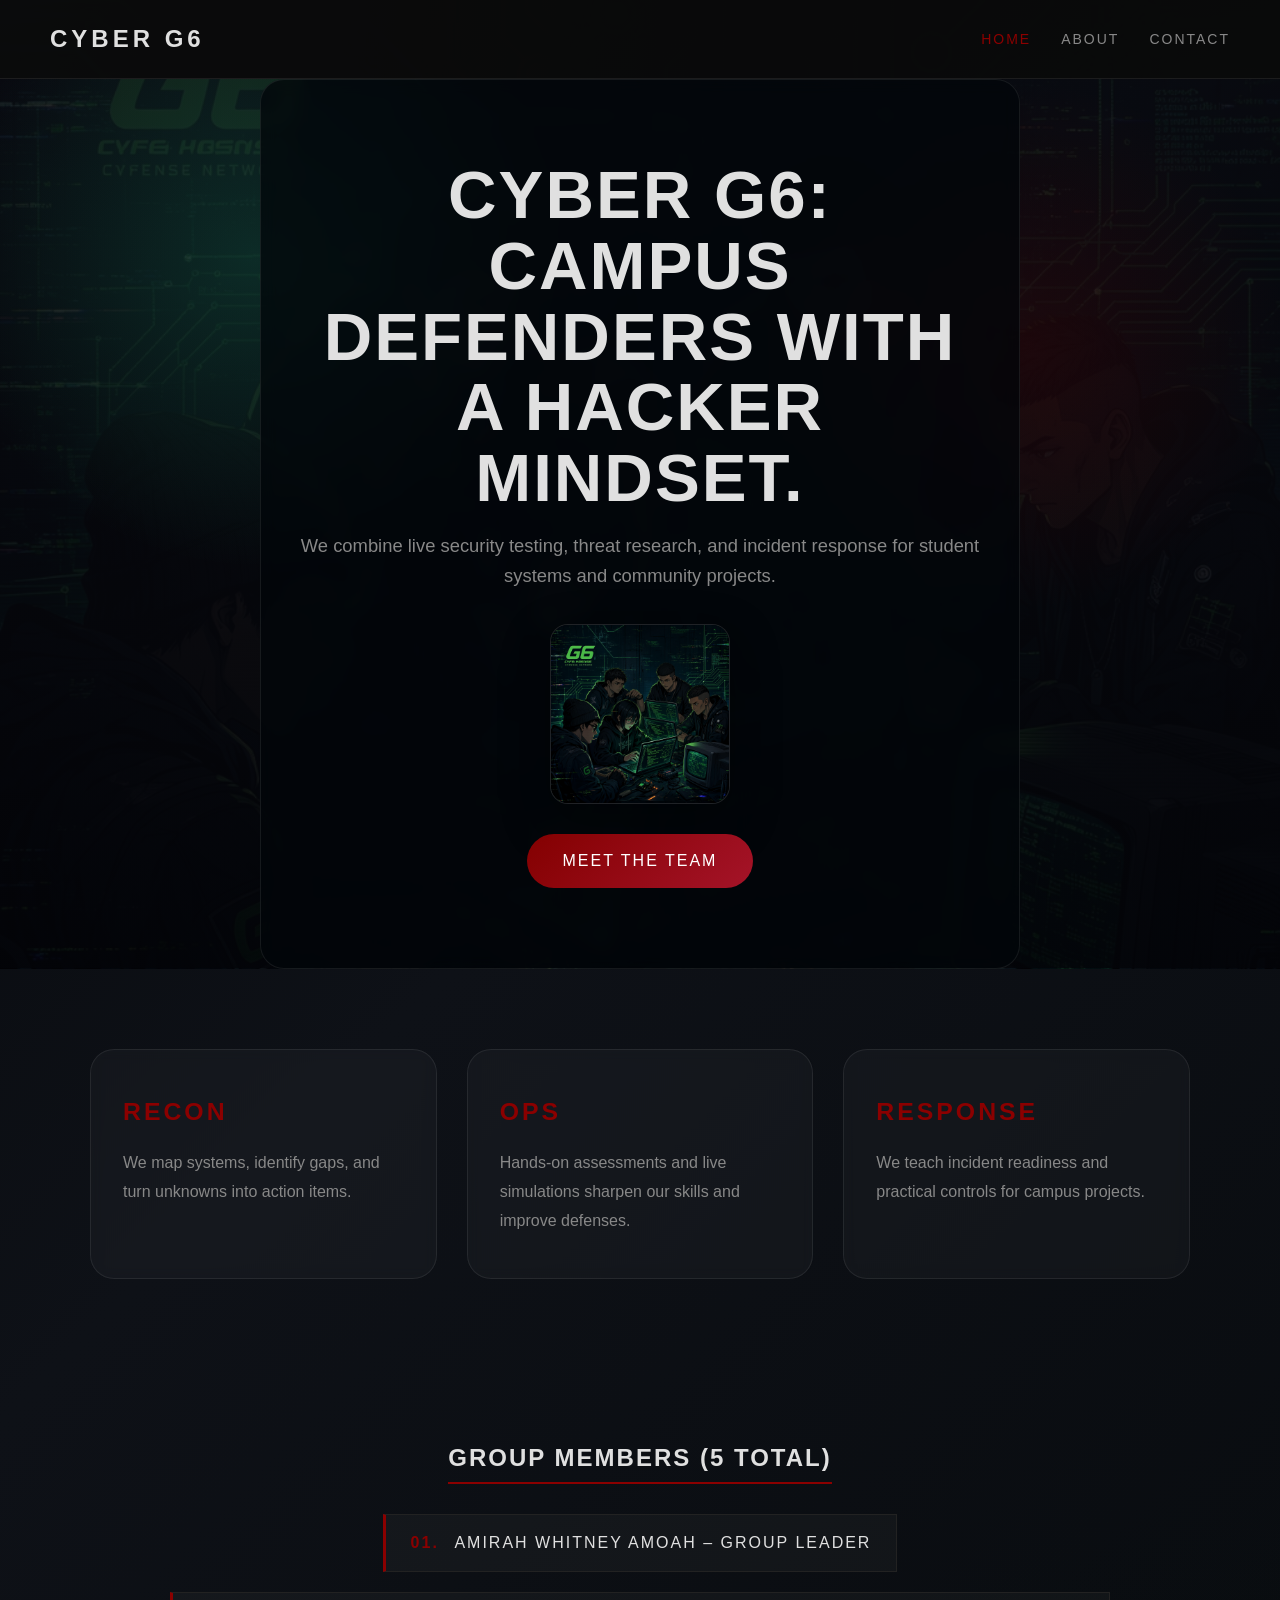
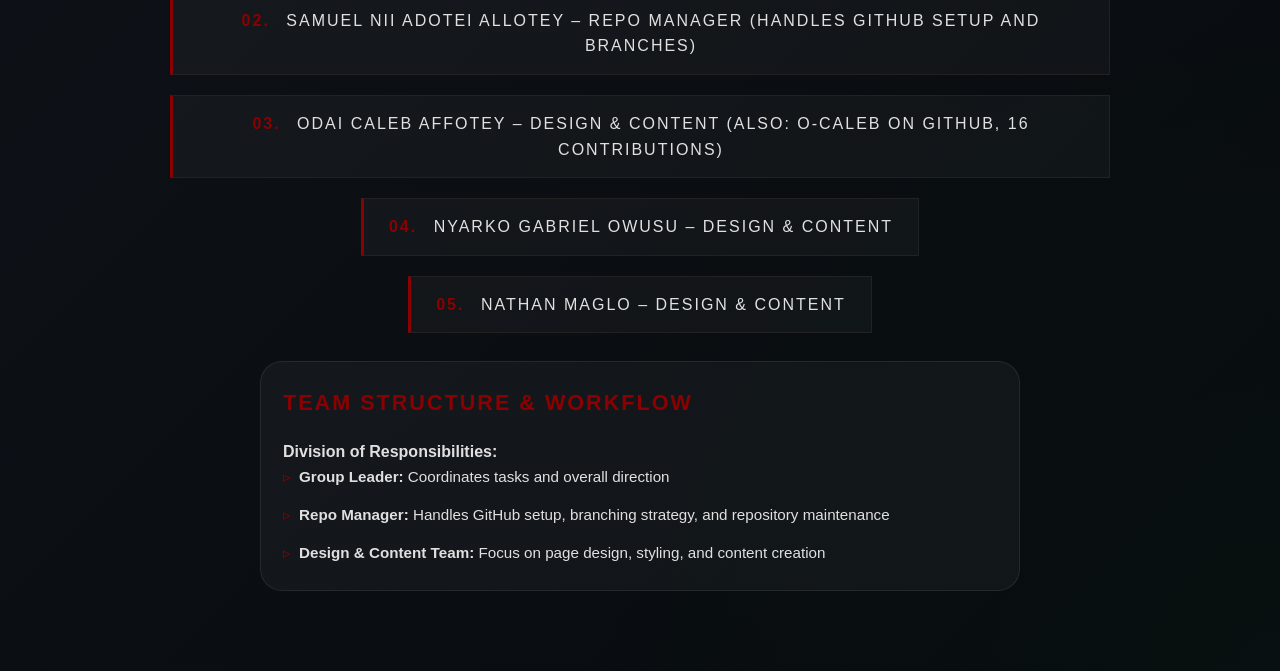
==== group-website/index.html @ 49e43692 "Improved version" ====
<!DOCTYPE html>
<html lang="en">
<head>
    <meta charset="UTF-8">
    <meta name="viewport" content="width=device-width, initial-scale=1.0">
    <title>Cyber G6 | Campus Cybersecurity Students</title>
    <link rel="stylesheet" href="style.css">
</head>
<body>

    <!-- Navigation Bar -->
    <nav class="navbar">
        <div class="logo">CYBER G6</div>
        <ul class="nav-links">
            <li><a href="index.html" class="active">Home</a></li>
            <li><a href="about.html">About</a></li>
            <li><a href="contact.html">Contact</a></li>
        </ul>
    </nav>

    <!-- Hero Section -->
    <header class="hero">
        <div class="hero-content">
            <h1>Cyber G6: Campus defenders with a hacker mindset.</h1>
            <p>We combine live security testing, threat research, and incident response for student systems and community projects.</p>
            <div class="hero-image">
                <img src="images/image.jpg" alt="Cyber G6 team hacking scene">
            </div>
            <a href="about.html" class="btn">Meet the Team</a>
        </div>
    </header>

    <!-- Tactical Focus -->
    <section class="tenets">
        <div class="tenet-card">
            <h2>Recon</h2>
            <p>We map systems, identify gaps, and turn unknowns into action items.</p>
        </div>
        <div class="tenet-card">
            <h2>Ops</h2>
            <p>Hands-on assessments and live simulations sharpen our skills and improve defenses.</p>
        </div>
        <div class="tenet-card">
            <h2>Response</h2>
            <p>We teach incident readiness and practical controls for campus projects.</p>
        </div>
    </section>

    <section class="team-section">
        <h2>Group Members (5 Total)</h2>
        <ul class="member-list">
            <li><span class="member-num">01.</span> Amirah Whitney Amoah – Group Leader</li>
            <li><span class="member-num">02.</span> Samuel Nii Adotei Allotey – Repo Manager (handles GitHub setup and branches)</li>
            <li><span class="member-num">03.</span> Odai Caleb Affotey – Design & Content (also: o-Caleb on GitHub, 16 contributions)</li>
            <li><span class="member-num">04.</span> Nyarko Gabriel Owusu – Design & Content</li>
            <li><span class="member-num">05.</span> Nathan Maglo – Design & Content</li>
        </ul>

        <div class="team-structure">
            <h3>Team Structure & Workflow</h3>
            <p><strong>Division of Responsibilities:</strong></p>
            <ul class="workflow-list">
                <li><strong>Group Leader:</strong> Coordinates tasks and overall direction</li>
                <li><strong>Repo Manager:</strong> Handles GitHub setup, branching strategy, and repository maintenance</li>
                <li><strong>Design & Content Team:</strong> Focus on page design, styling, and content creation</li>
            </ul>
        </div>
    </section>

</body>
</html>
---- group-website/style.css ----
/* --- Root Variables for the Theme --- */
:root {
    --bg-color: #0a0a0a;
    --card-bg: #121212;
    --text-main: #e0e0e0;
    --text-muted: #888888;
    --accent-crimson: #8b0000;
    --accent-neon: #2df8b6;
}

/* --- Base Reset --- */
* {
    margin: 0;
    padding: 0;
    box-sizing: border-box;
    font-family: 'Segoe UI', Tahoma, Geneva, Verdana, sans-serif;
}

body {
    min-height: 100vh;
    background: radial-gradient(circle at top left, #1a212f 0%, transparent 28%),
                radial-gradient(circle at bottom right, #081010 0%, transparent 30%),
                linear-gradient(135deg, #05070a 0%, #0e1117 40%, #070a0d 100%);
    color: var(--text-main);
    line-height: 1.6;
    overflow-x: hidden;
}

body::before {
    content: '';
    position: fixed;
    inset: 0;
    background-image: url('images/backdrop.jpg');
    background-size: cover;
    background-position: center;
    opacity: 0.2;
    pointer-events: none;
    mix-blend-mode: overlay;
}

/* --- Navigation --- */
.navbar {
    display: flex;
    justify-content: space-between;
    align-items: center;
    padding: 20px 50px;
    background: rgba(10, 10, 10, 0.92);
    border-bottom: 1px solid rgba(255, 255, 255, 0.08);
    position: sticky;
    top: 0;
    z-index: 10;
}

.logo {
    font-size: 24px;
    font-weight: bold;
    letter-spacing: 4px;
    color: var(--text-main);
}

.nav-links {
    list-style: none;
    display: flex;
    gap: 30px;
}

.nav-links a {
    text-decoration: none;
    color: var(--text-muted);
    text-transform: uppercase;
    font-size: 14px;
    letter-spacing: 2px;
    transition: color 0.3s ease;
}

.nav-links a:hover,
.nav-links a.active {
    color: var(--accent-crimson);
}

/* --- Hero Section --- */
.hero {
    min-height: 75vh;
    background: linear-gradient(rgba(9, 10, 16, 0.9), rgba(3, 4, 8, 0.92)), url('images/image.jpg'), url('images/backdrop.jpg');
    background-size: cover, cover, cover;
    background-position: center, center, center;
    display: flex;
    justify-content: center;
    align-items: center;
    text-align: center;
    padding: 0 20px;
    position: relative;
    overflow: hidden;
}

.hero::after {
    content: '';
    position: absolute;
    inset: 0;
    background: radial-gradient(circle at 20% 20%, rgba(45, 248, 182, 0.14), transparent 25%),
                radial-gradient(circle at 80% 30%, rgba(139, 0, 0, 0.16), transparent 22%);
}

.hero-content {
    position: relative;
    z-index: 1;
    max-width: 760px;
    padding: 80px 30px;
    backdrop-filter: blur(8px);
    border: 1px solid rgba(255,255,255,0.08);
    background: rgba(2, 6, 10, 0.75);
    border-radius: 24px;
}

.hero-content h1 {
    font-size: clamp(2.8rem, 6vw, 4.2rem);
    margin-bottom: 18px;
    text-transform: uppercase;
    letter-spacing: 2px;
    line-height: 1.05;
}

.hero-content p {
    font-size: 1.15rem;
    color: var(--text-muted);
    margin-bottom: 34px;
}

.hero-image {
    margin: 0 auto 30px;
    max-width: 180px;
}

.hero-image img {
    width: 100%;
    display: block;
    border-radius: 18px;
    border: 1px solid rgba(255,255,255,0.12);
    box-shadow: 0 18px 48px rgba(0, 0, 0, 0.35);
    background: rgba(0, 0, 0, 0.18);
}

.btn {
    display: inline-block;
    padding: 14px 36px;
    background: linear-gradient(135deg, rgba(139, 0, 0, 0.95), rgba(193, 22, 46, 0.85));
    color: #fff;
    text-decoration: none;
    border-radius: 999px;
    letter-spacing: 2px;
    text-transform: uppercase;
    transition: transform 0.3s ease, box-shadow 0.3s ease;
}

.btn:hover {
    transform: translateY(-2px);
    box-shadow: 0 18px 40px rgba(139, 0, 0, 0.25);
}

/* --- The Three Tenets --- */
.tenets {
    display: grid;
    grid-template-columns: repeat(auto-fit, minmax(240px, 1fr));
    gap: 30px;
    padding: 80px 50px;
    max-width: 1200px;
    margin: 0 auto 80px;
}

.tenet-card {
    background: rgba(255,255,255,0.03);
    border: 1px solid rgba(255,255,255,0.08);
    border-radius: 24px;
    padding: 42px 32px;
    transition: transform 0.35s ease, border-color 0.35s ease;
    backdrop-filter: blur(6px);
}

.tenet-card:hover {
    transform: translateY(-6px);
    border-color: rgba(139, 0, 0, 0.6);
}

.tenet-card h2 {
    color: var(--accent-crimson);
    margin-bottom: 18px;
    text-transform: uppercase;
    letter-spacing: 3px;
    font-size: 1.55rem;
}

.tenet-card p {
    color: var(--text-muted);
    line-height: 1.8;
}

.page-header {
    text-align: center;
    padding: 100px 20px 40px;
}

.page-header h1 {
    color: var(--accent-crimson);
    text-transform: uppercase;
    letter-spacing: 3px;
    font-size: 2.8rem;
    margin-bottom: 10px;
}

.page-header p {
    color: var(--text-muted);
    font-style: italic;
}

/* --- About Page --- */
.about-content {
    display: grid;
    grid-template-columns: repeat(auto-fit, minmax(300px, 1fr));
    gap: 50px;
    max-width: 1000px;
    margin: 60px auto 80px;
    padding: 0 30px;
}

.lore h2, .skills h2 {
    color: var(--text-main);
    text-transform: uppercase;
    letter-spacing: 2px;
    margin-bottom: 20px;
    border-bottom: 2px solid var(--accent-crimson);
    display: inline-block;
    padding-bottom: 5px;
}

.skill-bar {
    margin-bottom: 20px;
}

.skill-label {
    display: block;
    margin-bottom: 8px;
    color: var(--text-muted);
    font-size: 14px;
    text-transform: uppercase;
    letter-spacing: 1px;
}

.bar-container {
    width: 100%;
    background-color: #222;
    height: 10px;
    border-radius: 5px;
    overflow: hidden;
}

.bar-fill {
    height: 100%;
    background: linear-gradient(90deg, rgba(139, 0, 0, 0.95), rgba(255, 97, 97, 0.85));
    box-shadow: 0 0 10px rgba(255, 97, 97, 0.35);
}

.team-section {
    max-width: 1000px;
    margin: 40px auto 80px;
    padding: 0 30px;
    text-align: center;
}

.team-section h2 {
    color: var(--text-main);
    text-transform: uppercase;
    letter-spacing: 2px;
    margin-bottom: 30px;
    border-bottom: 2px solid var(--accent-crimson);
    display: inline-block;
    padding-bottom: 5px;
}

.member-list {
    list-style: none;
    display: flex;
    flex-wrap: wrap;
    justify-content: center;
    gap: 20px;
}

.member-list li {
    background: rgba(255,255,255,0.03);
    padding: 15px 25px;
    border: 1px solid #222;
    border-left: 3px solid var(--accent-crimson);
    color: var(--text-main);
    font-size: 1rem;
    text-transform: uppercase;
    letter-spacing: 2px;
    transition: transform 0.3s ease, box-shadow 0.3s ease;
}

.member-list li:hover {
    transform: translateX(5px);
    box-shadow: -2px 2px 10px rgba(139, 0, 0, 0.2);
}

.member-num {
    color: var(--accent-crimson);
    margin-right: 10px;
    font-weight: bold;
}

.team-structure {
    margin-top: 28px;
    text-align: left;
    max-width: 760px;
    margin-left: auto;
    margin-right: auto;
    padding: 24px 22px;
    background: rgba(255,255,255,0.04);
    border: 1px solid rgba(255,255,255,0.08);
    border-radius: 22px;
}

.team-structure h3 {
    font-size: 1.35rem;
    letter-spacing: 2px;
    margin-bottom: 18px;
    color: var(--accent-crimson);
    text-transform: uppercase;
}

.workflow-list {
    list-style: none;
    padding-left: 0;
    display: grid;
    gap: 12px;
}

.workflow-list li {
    color: var(--text-main);
    line-height: 1.7;
    font-size: 0.95rem;
    padding-left: 16px;
    position: relative;
}

.workflow-list li::before {
    content: '▹';
    position: absolute;
    left: 0;
    color: var(--accent-crimson);
}

/* --- Contact Page --- */
.contact-section {
    max-width: 600px;
    margin: 60px auto;
    padding: 0 30px;
}

.scroll-form {
    background: radial-gradient(circle at top left, rgba(255,255,255,0.08), transparent 40%), rgba(18, 18, 18, 0.92);
    padding: 40px;
    border: 1px solid rgba(255,255,255,0.08);
    border-top: 3px solid var(--accent-crimson);
    border-radius: 24px;
}

.form-group {
    margin-bottom: 25px;
}

.form-group label {
    display: block;
    margin-bottom: 10px;
    color: var(--text-main);
    text-transform: uppercase;
    letter-spacing: 1.5px;
    font-size: 14px;
}

.form-group input,
.form-group textarea {
    width: 100%;
    padding: 15px;
    background-color: #0a0a0a;
    border: 1px solid #333;
    color: var(--text-main);
    font-family: inherit;
    transition: border-color 0.3s ease;
    border-radius: 14px;
}

.form-group input:focus,
.form-group textarea:focus {
    outline: none;
    border-color: var(--accent-crimson);
}

.scroll-form .btn {
    width: 100%;
    cursor: pointer;
    background: linear-gradient(135deg, rgba(139, 0, 0, 0.95), rgba(255, 97, 97, 0.9));
    color: #fff;
    letter-spacing: 2px;
    text-transform: uppercase;
    padding: 14px 0;
    border: none;
    border-radius: 999px;
}

@media (max-width: 768px) {
    .navbar {
        flex-direction: column;
        align-items: flex-start;
        padding: 20px 24px;
    }

    .nav-links {
        flex-wrap: wrap;
        gap: 18px;
        margin-top: 16px;
    }

    .hero {
        min-height: 60vh;
    }

    .hero-content {
        padding: 40px 24px;
    }

    .tenets,
    .about-content,
    .team-section,
    .contact-section {
        padding: 60px 24px;
    }
}
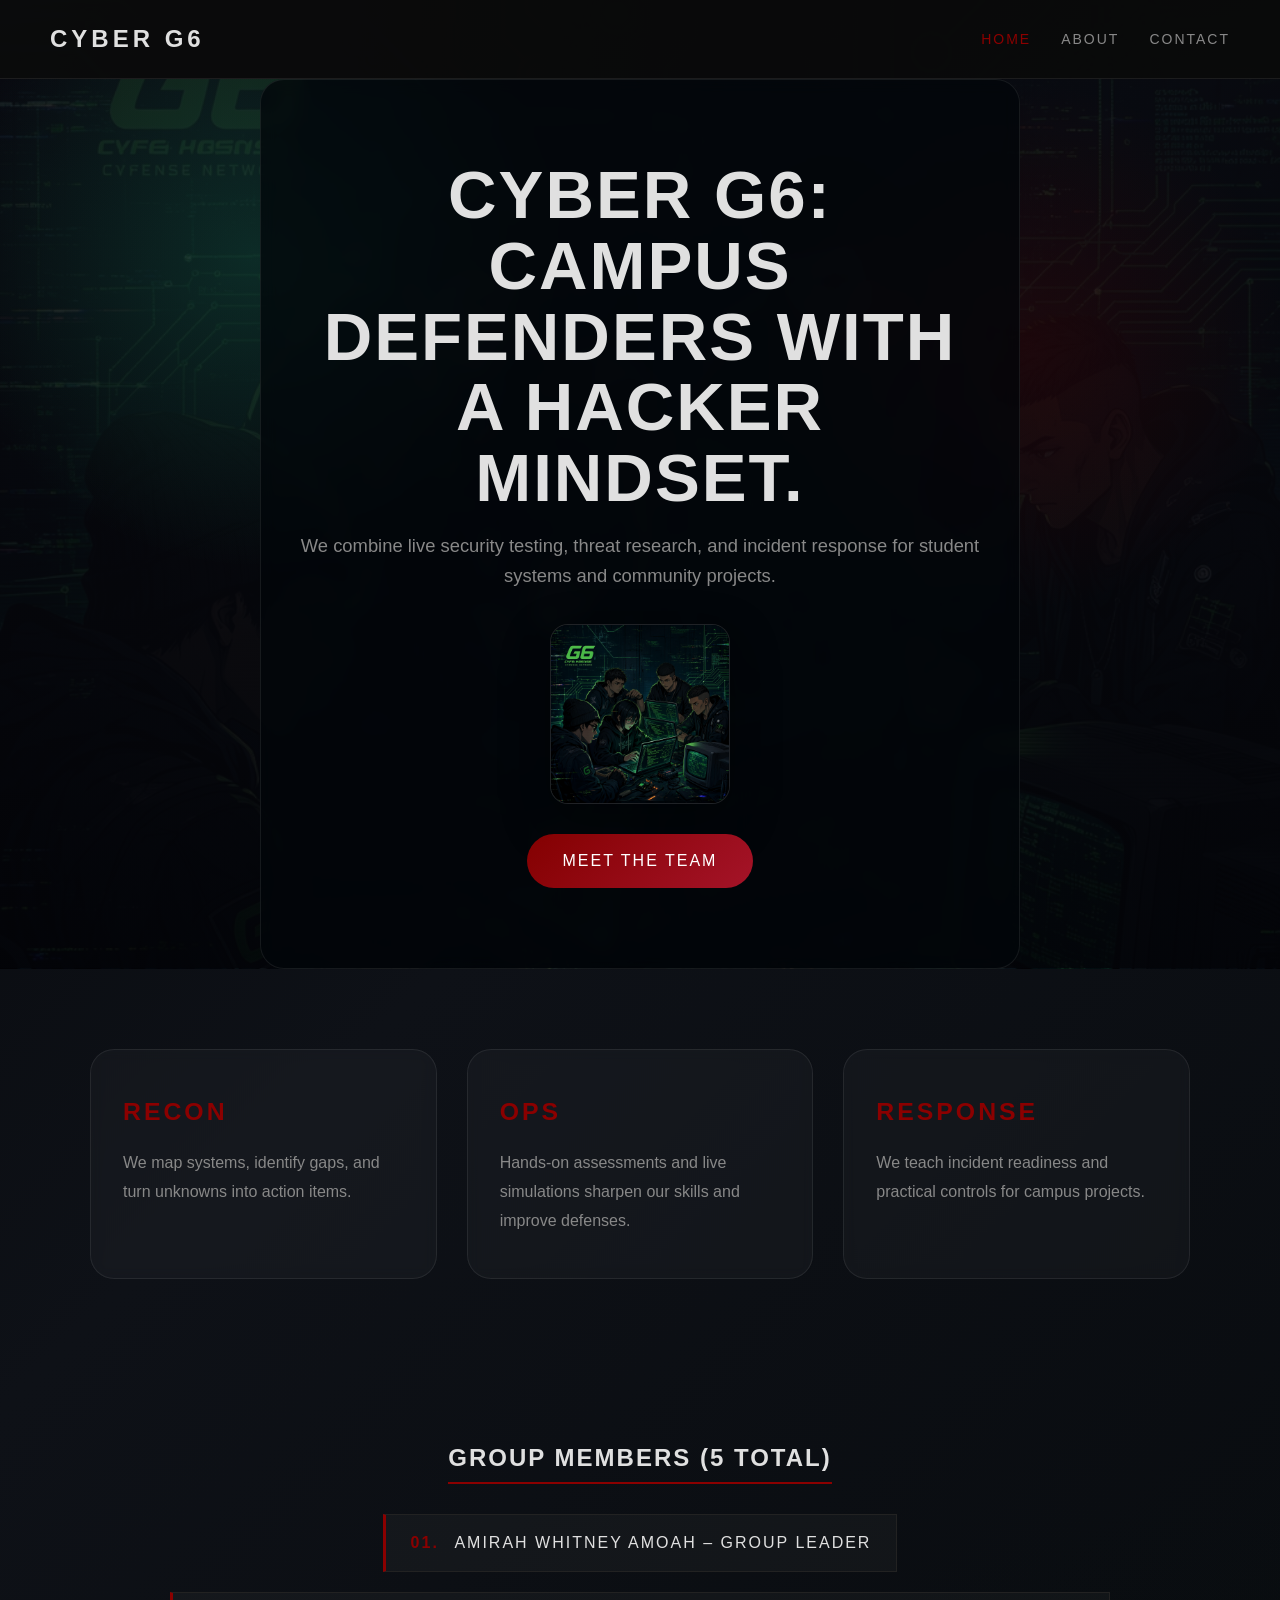
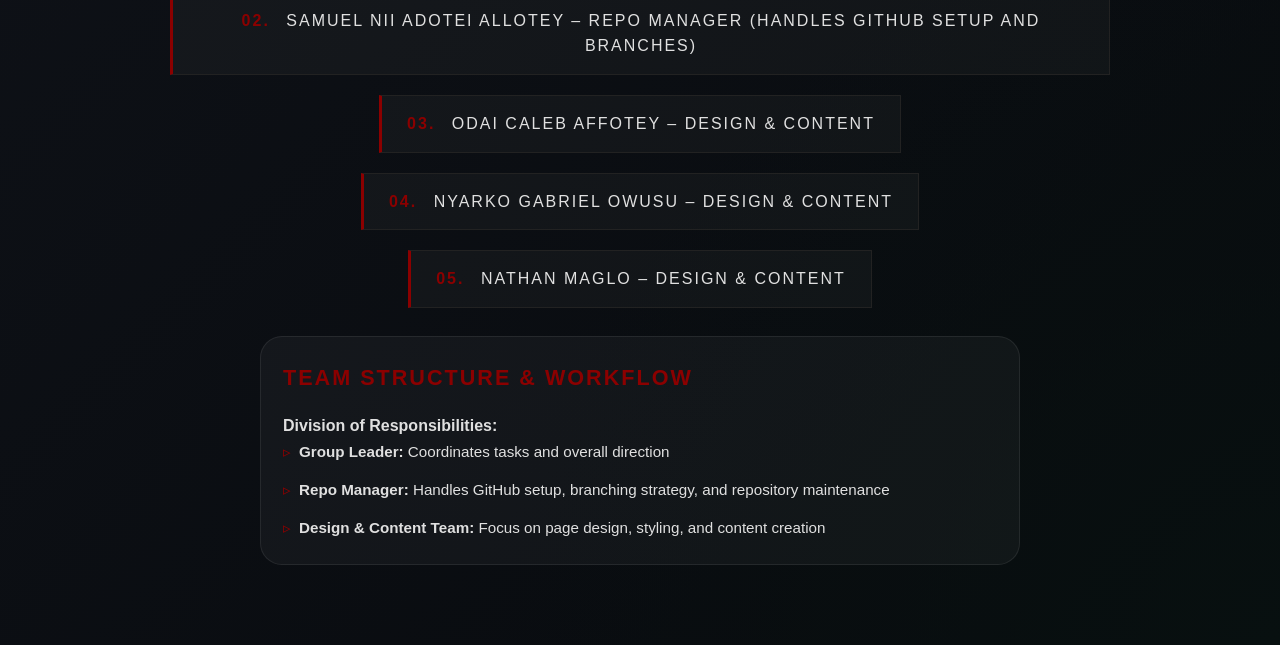
==== commit 02c46c61: "Remove "also: o-Caleb on GitHub, 16 contributions" from member entry" ====
--- a/group-website/index.html
+++ b/group-website/index.html
@@ -51,7 +51,7 @@
         <ul class="member-list">
             <li><span class="member-num">01.</span> Amirah Whitney Amoah – Group Leader</li>
             <li><span class="member-num">02.</span> Samuel Nii Adotei Allotey – Repo Manager (handles GitHub setup and branches)</li>
-            <li><span class="member-num">03.</span> Odai Caleb Affotey – Design & Content (also: o-Caleb on GitHub, 16 contributions)</li>
+            <li><span class="member-num">03.</span> Odai Caleb Affotey – Design & Content</li>
             <li><span class="member-num">04.</span> Nyarko Gabriel Owusu – Design & Content</li>
             <li><span class="member-num">05.</span> Nathan Maglo – Design & Content</li>
         </ul>
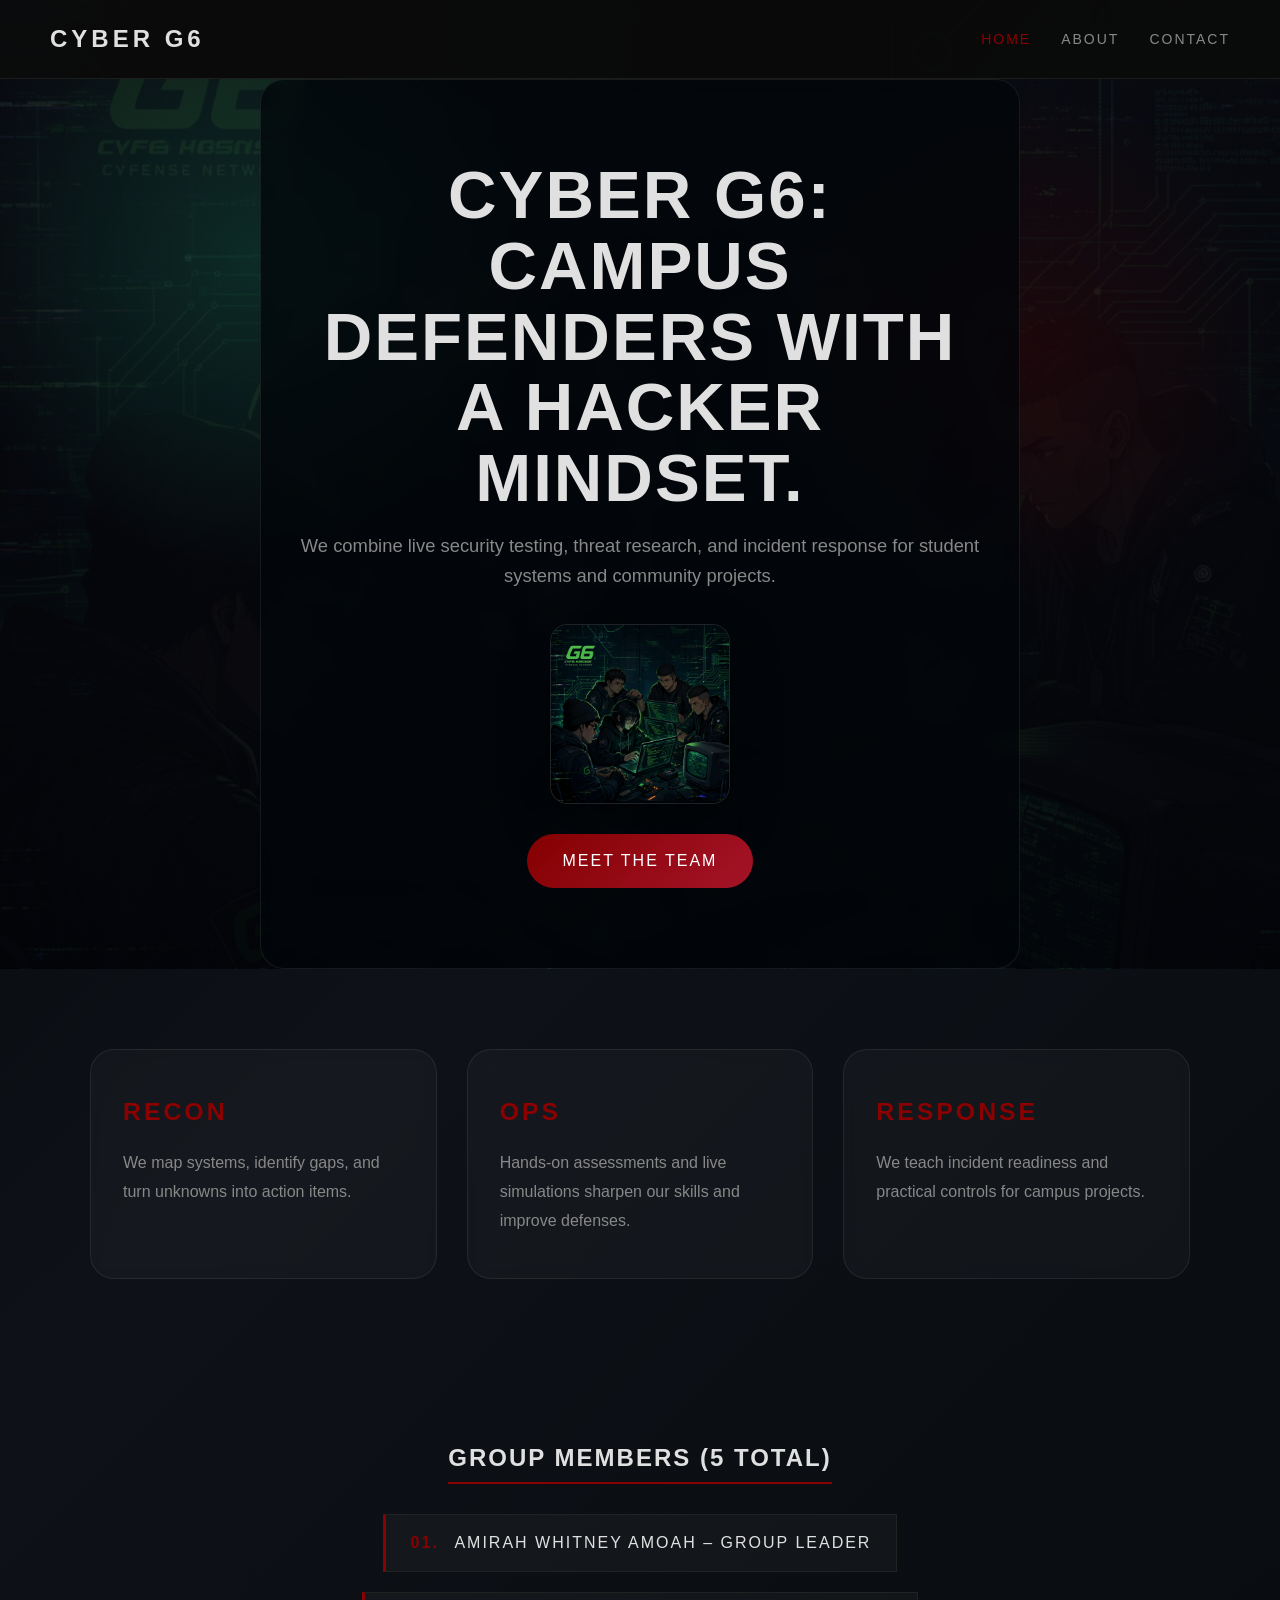
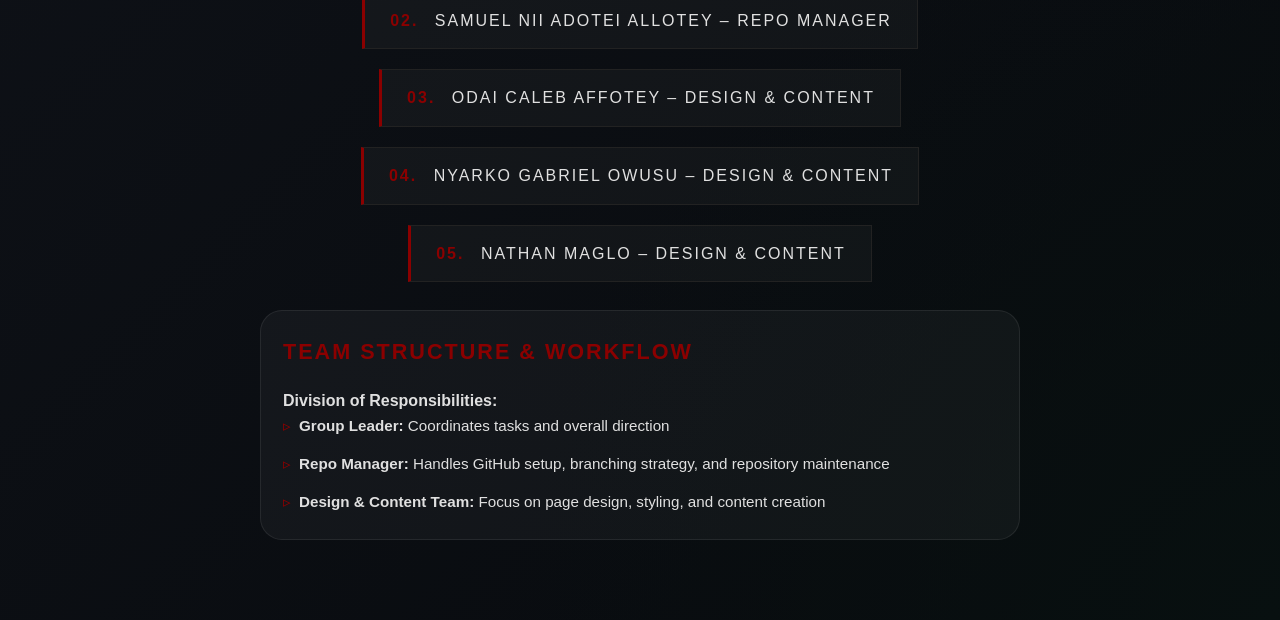
==== commit 9a4548a8: "Remove "(handles GitHub setup and branches)" from Samuel's entry" ====
--- a/group-website/index.html
+++ b/group-website/index.html
@@ -50,7 +50,7 @@
         <h2>Group Members (5 Total)</h2>
         <ul class="member-list">
             <li><span class="member-num">01.</span> Amirah Whitney Amoah – Group Leader</li>
-            <li><span class="member-num">02.</span> Samuel Nii Adotei Allotey – Repo Manager (handles GitHub setup and branches)</li>
+            <li><span class="member-num">02.</span> Samuel Nii Adotei Allotey – Repo Manager</li>
             <li><span class="member-num">03.</span> Odai Caleb Affotey – Design & Content</li>
             <li><span class="member-num">04.</span> Nyarko Gabriel Owusu – Design & Content</li>
             <li><span class="member-num">05.</span> Nathan Maglo – Design & Content</li>
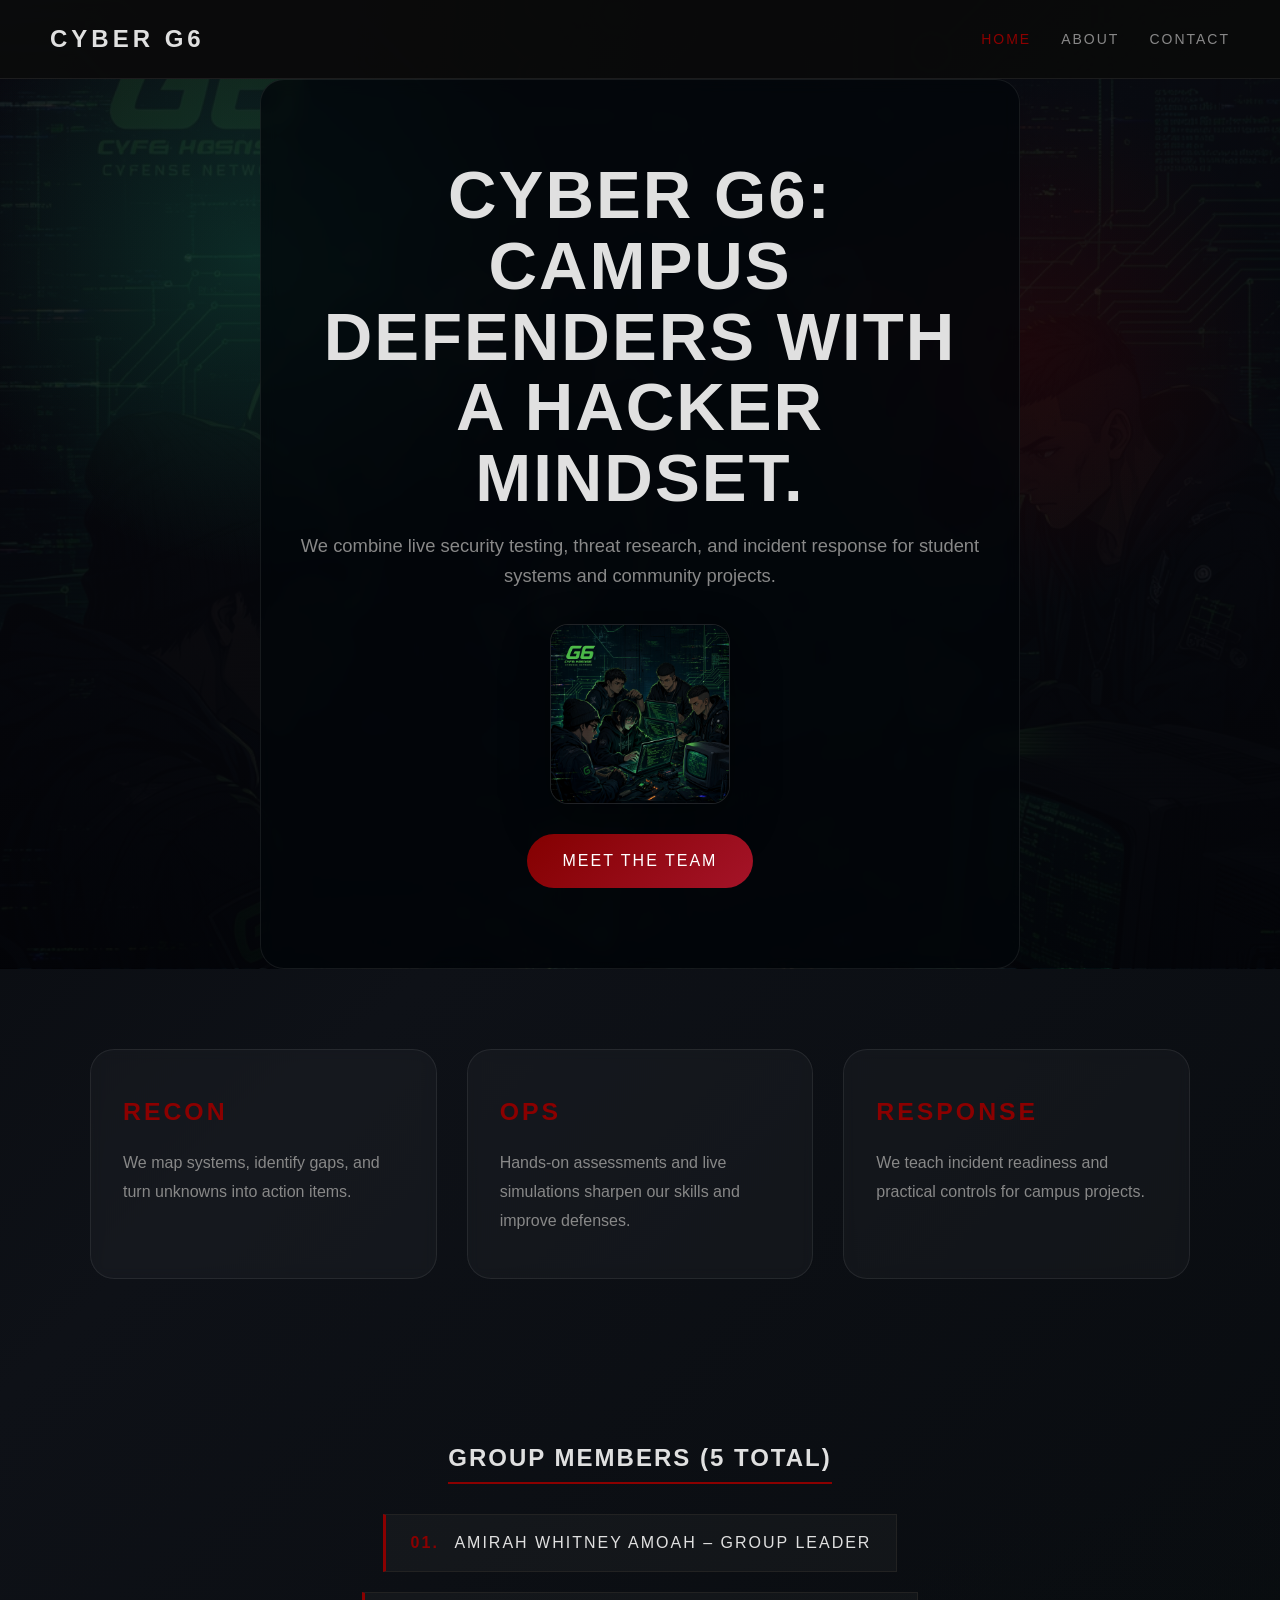
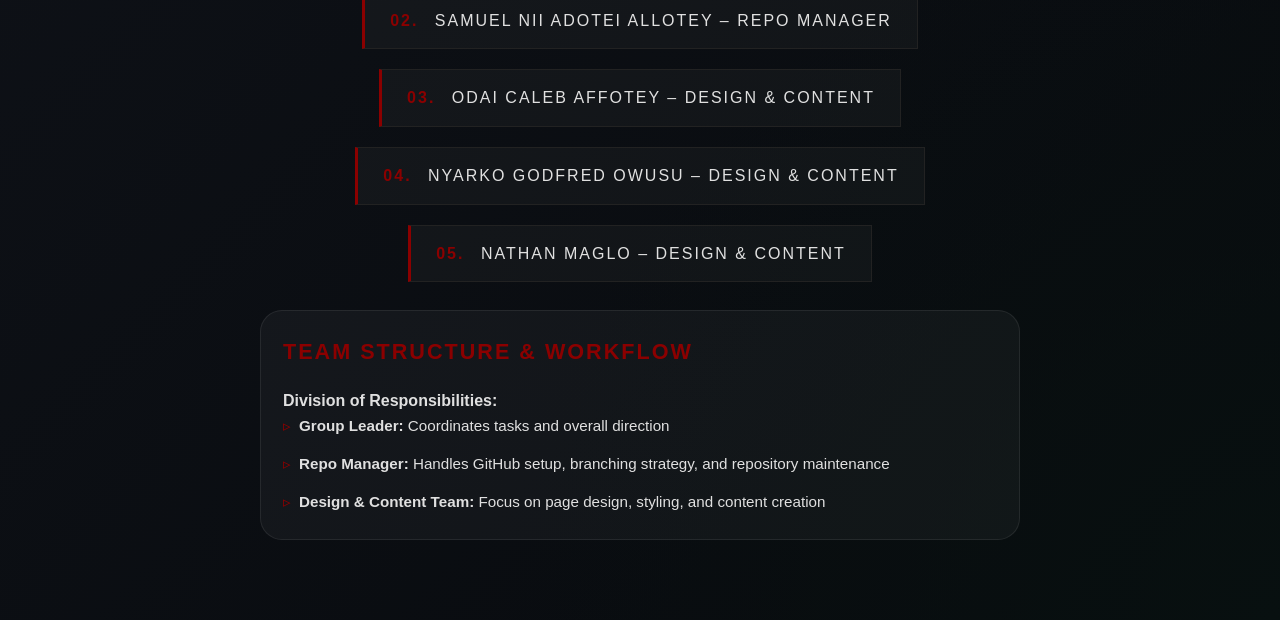
==== commit afdabc53: "Change Nyarko Gabriel Owusu to Nyarko Godfred Owusu" ====
--- a/group-website/index.html
+++ b/group-website/index.html
@@ -52,7 +52,7 @@
             <li><span class="member-num">01.</span> Amirah Whitney Amoah – Group Leader</li>
             <li><span class="member-num">02.</span> Samuel Nii Adotei Allotey – Repo Manager</li>
             <li><span class="member-num">03.</span> Odai Caleb Affotey – Design & Content</li>
-            <li><span class="member-num">04.</span> Nyarko Gabriel Owusu – Design & Content</li>
+            <li><span class="member-num">04.</span> Nyarko Godfred Owusu – Design & Content</li>
             <li><span class="member-num">05.</span> Nathan Maglo – Design & Content</li>
         </ul>
 
